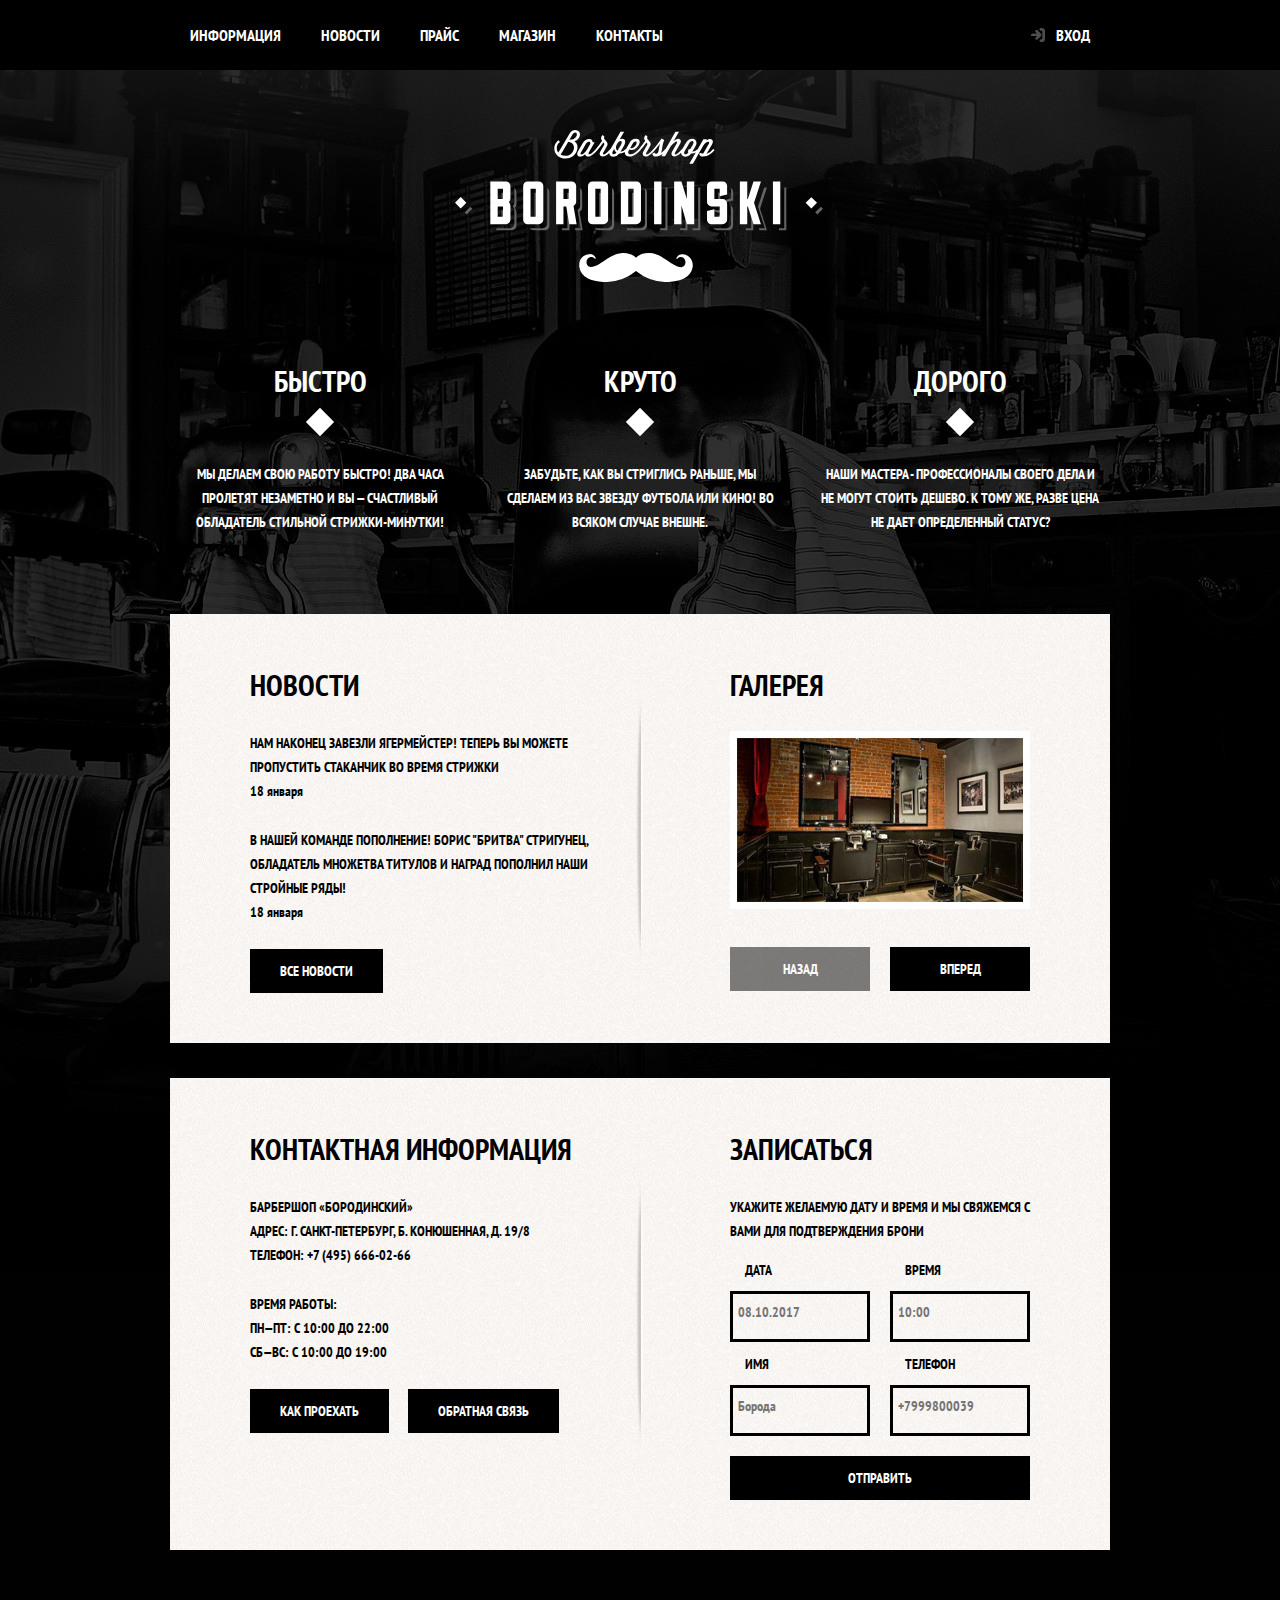
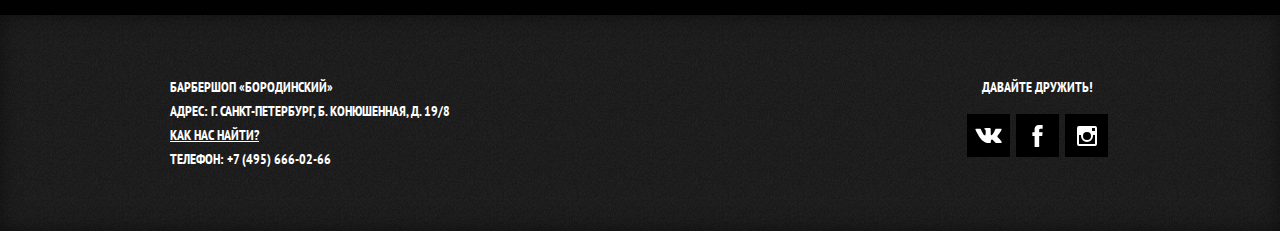
==== index.html @ 9045a77d "½ачало" ====
<!DOCTYPE html>
<html lang="ru">
<head>
	<meta charset="UTF-8">
	<title>Барбершоп</title>
	<link href="https://fonts.googleapis.com/css?family=PT+Sans+Narrow:400,700&amp;subset=cyrillic" rel="stylesheet"> 
	<link rel="stylesheet" type="text/css" href="styles/style.css">
	<link rel="stylesheet" href="styles/normalize.css">
</head>
<body tabindex="-1">
	<header class="main-header">
		<nav class="main-nav">
			<a class="main-header-logo" href="">
				<img src="img/index-logo.svg" width="368" height="204" alt="Логотип">
			</a>
			<div class="main-nav-wrapper">
				<div class="container">
					<ul class="site-nav">
						<li><a href="#">Информация</a></li>
						<li><a href="#">Новости</a></li>
						<li><a href="price.html">Прайс</a></li>
						<li><a href="catalog.html">Магазин</a></li>
						<li><a href="#">Контакты</a></li>
					</ul>
					<ul class="user-nav">
						<li><a class="login-link" href="login.html">Вход</a></li>
					</ul>
				</div>
			</div>
		</nav>
	</header>

	<main class = "container">
		<h1 class="visually-hidden">Барбершоп "Бородинский"</h1>
		<section class = "features">
			<h2 class="visually-hidden">Преимущества</h2>
			<ul class="features-list">
				<li class = "feature-item">
					<h3>Быстро</h3>
						<p>Мы делаем свою работу быстро! Два часа пролетят незаметно и вы — счастливый обладатель стильной стрижки-минутки!</p>
				</li>	
				<li class = "feature-item">
					<h3>Круто</h3>
						<p>Забудьте, как вы стриглись раньше, мы сделаем из вас звезду футбола или кино! Во всяком случае внешне.</p>
				</li>	
				<li class = "feature-item">
					<h3>Дорого</h3>
						<p>Наши мастера - профессионалы своего дела и не могут стоить дешево. К тому же, разве цена не дает определенный статус?</p>
				</li>			
			</ul>
		</section>
		<div class="index-columns"> <!--тег для визуальной группировки-->
			<section class="news">
				<h2>Новости</h2>
				<ul class=news-list>
					<li class="news-item">
						<p>Нам наконец завезли ягермейстер! Теперь вы можете пропустить стаканчик во время стрижки</p>
						<time datetime="2018-01-18">18 января</time>
					</li>
					<li class="news-item">
						<p>В нашей команде пополнение! Борис "Бритва" Стригунец, обладатель множетва титулов и наград пополнил наши стройные ряды!</p>
						<time datetime="2018-01-18">18 января</time>
					</li>
				</ul>
				<a class ="button" href="">Все новости</a>
			</section>

			<section class="gallery">
				<h2>Галерея</h2>
				<div class="gallery-container">
				<figure class="gallery-content">
					<a href=""><img src="img/studio.jpg" alt="Картинка"></a>
					
				</figure>
				<button class="button gallery-button gallery-button-back" disabled>Назад</button>
				 
				<button class="button gallery-button gallery-button-next">Вперед</button>
				</div>
			</section>
		</div>
		<div class="index-columns"> <!--тег для визуальной группировки-->
			<section class="contact-info">
				<h2>Контактная информация</h2>
				<p>
					БАРБЕРШОП «БОРОДИНСКИЙ» <br>
					АДРЕС: Г. САНКТ-ПЕТЕРБУРГ, Б. КОНЮШЕННАЯ, Д. 19/8 <br>
					ТЕЛЕФОН: +7 (495) 666-02-66</p>
				<p>
					ВРЕМЯ РАБОТЫ: <br>  
					ПН—ПТ: С 10:00 ДО 22:00 <br>
					СБ—ВС: С 10:00 ДО 19:00
				</p>
				<a class ="button js-button-map" href="">Как проехать</a>
				<a class ="button" href="">Обратная связь</a>
			</section>

			<section class="appointment">
				<h2>Записаться</h2>
				<p>УКАЖИТЕ ЖЕЛАЕМУЮ ДАТУ И ВРЕМЯ И МЫ СВЯЖЕМСЯ С ВАМИ ДЛЯ ПОДТВЕРЖДЕНИЯ БРОНИ</p>
				<form class="appointment-form" action="https://echo.htmlacademy.ru" method="post">
					<p class="appointment-item">
						<label for="appointment-date">Дата</label>
						<input id="appointment-date" type="text" name="date" value="" placeholder="08.10.2017">

					<p class="appointment-item">
						<label for="appointment-time">Время</label>
						<input id="appointment-time" type="text" name="time" value="" placeholder="10:00">

					<p class="appointment-item">
						<label for="appointment-name">Имя</label>
						<input id="appointment-name"type="text" name="name" value="" placeholder="Борода">

					<p class="appointment-item">
						<label for="appointment-phone">Телефон</label>
						<input id="appointment-phone" type="tel" name="phone" value="" placeholder="+7999800039">
					</p>
					<button class="button" type="submit">Отправить</button>
				</form>
			</section>
	</div>
 	</main>
	<footer class="main-footer">
		<div class="container">
			<p class="footer-contacts">
					БАРБЕРШОП «БОРОДИНСКИЙ» <br>
					АДРЕС: Г. САНКТ-ПЕТЕРБУРГ, Б. КОНЮШЕННАЯ, Д. 19/8 <br>
					<a href="">Как нас найти?</a><br>
					ТЕЛЕФОН: +7 (495) 666-02-66
			</p> 
			<div class="footer-social">
				<b>Давайте дружить!</b>
				<ul>
					<li><a class="social-button" href=""><span class="visually-hidden">ВКонтакте</span><svg xmlns="http://www.w3.org/2000/svg" width="27" height="15" viewBox="0 0 26.14 14.91"><path d="M26 13.47l-.09-.17a13.55 13.55 0 0 0-2.6-3q-.87-.83-1.1-1.12A1 1 0 0 1 22 8a10.27 10.27 0 0 1 1.22-1.78l.88-1.16q2.35-3.13 2-4L26 .94a.8.8 0 0 0-.4-.22 2.14 2.14 0 0 0-.87 0h-3.92a.51.51 0 0 0-.27 0h-.3a.6.6 0 0 0-.15.14.93.93 0 0 0-.14.24 22.22 22.22 0 0 1-1.46 3.06q-.5.84-.93 1.46a7 7 0 0 1-.71.91 4.94 4.94 0 0 1-.52.47q-.23.18-.35.15l-.23-.05a.9.9 0 0 1-.31-.33 1.49 1.49 0 0 1-.16-.53V1.6a3.14 3.14 0 0 0 0-.62 2.12 2.12 0 0 0-.14-.44.73.73 0 0 0-.28-.33 1.57 1.57 0 0 0-.46-.18A9 9 0 0 0 12.57 0a8.93 8.93 0 0 0-3.25.33 1.83 1.83 0 0 0-.52.41q-.25.3-.07.33a1.67 1.67 0 0 1 1.16.59l.08.16a2.6 2.6 0 0 1 .19.63 6.32 6.32 0 0 1 .12 1 10.59 10.59 0 0 1 0 1.7q-.07.71-.13 1.1a2.21 2.21 0 0 1-.18.64 2.69 2.69 0 0 1-.16.3l-.07.07a1 1 0 0 1-.37.07.86.86 0 0 1-.46-.19 3.27 3.27 0 0 1-.56-.52 7 7 0 0 1-.66-.93q-.37-.6-.76-1.42l-.22-.39q-.2-.38-.56-1.11t-.62-1.43A.9.9 0 0 0 5.2.9h-.07a.93.93 0 0 0-.22-.16A1.44 1.44 0 0 0 4.6.65L.87.68A1 1 0 0 0 .1.94L0 1a.44.44 0 0 0 0 .22 1.08 1.08 0 0 0 .08.37Q.9 3.53 1.86 5.31t1.66 2.87Q4.23 9.27 5 10.24t1 1.24l.37.41.34.33a8.06 8.06 0 0 0 1 .78 16.34 16.34 0 0 0 1.4.9 7.6 7.6 0 0 0 1.79.72 6.19 6.19 0 0 0 2 .22h1.57a1.08 1.08 0 0 0 .72-.3l.05-.07a.9.9 0 0 0 .1-.25 1.38 1.38 0 0 0 0-.37 4.48 4.48 0 0 1 .09-1.05 2.77 2.77 0 0 1 .23-.71 1.74 1.74 0 0 1 .29-.4 1.19 1.19 0 0 1 .23-.2h.11a.86.86 0 0 1 .77.21 4.52 4.52 0 0 1 .83.79q.39.47.93 1.05a6.41 6.41 0 0 0 1 .87l.27.16a3.31 3.31 0 0 0 .71.3 1.53 1.53 0 0 0 .76.07l3.48-.05a1.58 1.58 0 0 0 .8-.17.68.68 0 0 0 .34-.37 1.06 1.06 0 0 0 0-.46 1.71 1.71 0 0 0-.1-.36z" fill="#fff"/></svg></a></li>

					<li><a class="social-button" href=""><span class="visually-hidden">Фейсбук</span><svg xmlns="http://www.w3.org/2000/svg" width="19" height="22" viewBox="0 0 10.15 21.74"><path d="M3.34 1.12A4.77 4.77 0 0 1 6.53 0h3.61v3.81H7.81a1.07 1.07 0 0 0-1.09.83v2.55h3.42c-.08 1.23-.24 2.45-.41 3.67h-3v10.87H2.21V10.86H0V7.21h2.19V3.66a3.83 3.83 0 0 1 1.15-2.54z" fill="#fff"/></svg></a></li>

					<li><a class="social-button" href=""><span class="visually-hidden">Инстаграмм</span><svg xmlns="http://www.w3.org/2000/svg" width="20" height="20" viewBox="0 0 20 20"><path d="M18 0H2a2 2 0 0 0-2 2v16a2 2 0 0 0 2 2h16a2 2 0 0 0 2-2V2a2 2 0 0 0-2-2zm-8 6a4 4 0 1 1-4 4 4 4 0 0 1 4-4zM2.5 18a.47.47 0 0 1-.5-.5V9h2.1a3.4 3.4 0 0 0-.1 1 6 6 0 1 0 12 0 3.4 3.4 0 0 0-.1-1H18v8.5a.47.47 0 0 1-.5.5zM18 4.5a.47.47 0 0 1-.5.5h-2a.47.47 0 0 1-.5-.5v-2a.47.47 0 0 1 .5-.5h2a.47.47 0 0 1 .5.5z" fill="#fff"/></svg></a></li>
				</ul>
			</div>
		</div>
	</footer>

	<section class="modal modal-login">
		<h2>Личный кабинет</h2>
		<p class="modal-description">Введите логин и пароль</p>
		<form class="login-form" action="https://echo.htmlacademy.ru" method="post">
			<p>
				<label class="visually-hidden" for="user-login">Логин</label>
				<input   id="user-login" class="login-icon-user" type="text" name="login" placeholder="Логин">
			</p>
			<p>
				<label class="visually-hidden" for="user-password">Пароль</label>
				<input id="user-password" class="login-icon-password" type="password" name="password" placeholder="Пароль" >
			</p>
			<p class="login-help">

				<label class="checkbox login-checkbox">
					<input type="checkbox" name="remember" class="visually-hidden">
					<span class="checkbox-indicator"></span>
					Запомнить
				</label>
				
				<a class="restore" href="#">Я забыл пароль</a>
			</p>
			<button class="button" type="submit">Войти</button>
		</form>
		<button tabindex="0" class="modal-close" type="button">Закрыть</button> 
	</section>

	<section class="modal modal-map">
		<h2 class="visually-hidden">Как до нас добраться</h2>
		<iframe src="https://www.google.com/maps/embed?pb=!1m18!1m12!1m3!1d1998.599104370518!2d30.32088925132265!3d59.93879418178733!2m3!1f0!2f0!3f0!3m2!1i1024!2i768!4f13.1!3m3!1m2!1s0x4696310fca5ba729%3A0xea9c53d4493c879f!2z0JHQvtC70YzRiNCw0Y8g0JrQvtC90Y7RiNC10L3QvdCw0Y8g0YPQuy4sIDE5LCDQodCw0L3QutGCLdCf0LXRgtC10YDQsdGD0YDQsywgMTkxMTg2!5e0!3m2!1sru!2sru!4v1534452517484" width="766" height="561" frameborder="0" style="border:0" allowfullscreen></iframe>
		<img src="img/map.jpg" width="780" height="766" class="visually-hidden" alt="БАРБЕРШОП «БОРОДИНСКИЙ» АДРЕС: Г. САНКТ-ПЕТЕРБУРГ, Б. КОНЮШЕННАЯ, Д. 19/8, Санкт-Петербург">
		<button class="modal-close" type="button">Закрыть</button> 
	</section>
	
	<div class="modal-overlay"></div>
	<script src="js/popup.js"></script>
	<script src="js/map.js"></script>
</body>
</html>
---- styles/style.css ----
/*@font-family {
	font-family: 'PT Sans';
	src:url("../fonts/ptsansnarrow.woff2") format('woff2');
	
}*/

body {
	margin: 0;
	padding: 0;
	
	font-family: 'PT Sans Narrow', Arial, sans-serif;
	font-size: 14px;
	line-height: 24px;
	font-weight: 700;
	color: #ffffff;
	text-transform: uppercase;
	
	background-color: #000000;
	background-image: url("../img/bg.jpg");
	background-position: top center;
	background-repeat: no-repeat;
}

a {
	text-decoration: none;
}

img{
	max-width: 100%;
	height: auto;
}

.visually-hidden:not(:focus):not(:active),  /* !!!!!! */
input[type="checkbox"].visually-hidden,
input[type="radio"].visually-hidden{
	position: absolute;
	
	width: 1px;
	height: 1px;
	margin: -1px;
	border: 0;
	padding: 0;
	
	white-space: nowrap;
	clip-path: inset(100%);
	overflow: hidden;
	
}
.inner-page {
	margin: 0;
	padding: 0;
	
	font-family: 'PT Sans Narrow', Arial, sans-serif;
	font-size: 14px;
	line-height: 24px;
	font-weight: 700;
	color: #000000;
	text-transform: uppercase;
	
	background-color: #000000;
	background-image: url("../img/pattern-light.jpg");
	background-position: 0 0;
	background-repeat: repeat;
}

.container{
	width: 940px;
	margin: 0 auto;
	padding: 0 10px;
	
	
}

.main-header{
	margin-bottom: 75px;
}

.main-header-logo{
	-ms-flex-order: 2;
	order: 2;
	width: 371px;
	height: 155px;
}

.inner-page .main-header{
	
	margin-bottom: 55px;
	background-color: #000000;
}

.inner-page .main-header-logo{
	    -ms-flex-order: 0;
	        order: 0;
	
	width: 111px;
	height: 24px;
	padding: 23px 20px;
}

.main-nav {
	display: -ms-flexbox;
	display: flex;
	    -ms-flex-direction: column;
	        flex-direction: column;
	    -ms-flex-align: center;
	        align-items: center;
	
	font-size: 16px;
	line-height: 20px;
	color :#ffffff;
	
	
}

.main-nav-wrapper{
	width: 100%;
	margin-bottom: 60px;
	background-color: #000000;
}


.main-nav-wrapper .container{
	display: -ms-flexbox;
	display: flex;
	-ms-flex-pack: justify;
	justify-content: space-between;
}
.site-nav,
.user-nav {
	list-style: none;
}

.site-nav a,
.user-nav a {
	display: block;
	padding: 25px 20px;
	
	color: #ffffff;
}

.site-nav{
	display: flex;
	flex-wrap: wrap;

	margin: 0;
	padding: 0;
	width: 620px;
}

.site-nav a:hover,
.user-nav a:hover,
.site-nav a:focus,
.user-nav a:focus {
	background-color: #242424;
}

.site-nav-current {
	position: relative;
}

.site-nav-current::after{
	content: "";
	
	position: absolute;
	right: 20px;
	bottom: 0;
	left: 20px;
	
	height: 5px;
	
	background-color: #ffffff;
}

.user-nav{
	display: flex;
	max-width: 140px;
	margin: 0;
	padding: 0;
}

.user-nav .login-link{
	position: relative;
	padding-left: 50px;
}
.login-link::before{
	content: "";
	
	position: absolute;
	top: 27px;
	left: 24px;
	
	width: 16px;
	height: 18px;
	
	background-image: url("../img/login.svg");
	background-repeat: no-repeat;
	background-position: 0 0;
	
	opacity: 0.3;
}

.login-link:hover::before,
.login-link:focus::before,
.login-link:active::before{
	opacity: 1;
}

.inner-page .main-nav{
	    -ms-flex-align: start;
	        align-items: flex-start;
	    -ms-flex-direction: row;
	        flex-direction: row;
}

.inner-page .user-nav{
	margin-left :auto;
	
}


.features {
	margin-bottom: 80px;
}

.features-list {
	display: -ms-flexbox;
	display: flex;
	    -ms-flex-pack: justify;
	        justify-content: space-between;
	    
	margin: 0;
	padding: 0;
	
	list-style: none;
}

.feature-item  {
	width: 300px;
	text-align: center;
}

.feature-item h3 {
	position: relative;
	
	margin: 0;
	margin-bottom: 60px;
	
	font-size: 30px;
	line-height: 42px;
}

.feature-item h3::after{
	content: "";
	
	position: absolute;
	bottom: -30px;
	left: 50%;
	margin-left: -10px;
	
	width: 20px;
	height: 20px;
	
	transform: rotate(45deg);
	
	background-color: #ffffff;
}

.feature-item p{
	margin: 0 10px;
}

.index-columns {
	display: -ms-flexbox;
	display: flex;
	    -ms-flex-pack: justify;
	        justify-content: space-between;
	padding: 50px 80px;
	margin-bottom: 35px;
	
	background-color: #ffffff;
	background-image:
		 url("../img/line.png"),
		 url("../img/pattern-light.jpg");
	background-position: center,  0 0;
	background-repeat: no-repeat, repeat;
	
	color: #000000;
}

.index-columns h2{
	margin: 0;
	margin-bottom: 25px;
	
	font-size: 30px;
	line-height: 42px;
}
.news{
	width: 380px;
}

.news-list{
	margin: 0;
	margin-bottom :25px;
	padding: 0;
	
	list-style: none;
}

.news-item{
	margin-bottom: 25px;
}

.news-item time {
	margin-bottom: 25px;
	
	text-transform: none;
}

.news-item p{
	margin: 0;
}

.gallery{
	width: 300px;
}

.gallery-content {
	height: 164px;
	margin: 0;
	padding: 0;
	
	background-color: #cccccc;
	border: 7px solid #ffffff;
}

.gallery-content img {
	width: 286px;
	height: 164px;
}

.gallery-container {
	position: relative;
	height: 260px;
	padding: 0;
} 

.button{
	display: inline-block;
	padding: 10px 30px;
	margin-right: 16px;
	
	font: inherit;
	
	color: #ffffff;
	text-align: center;
	vertical-align: middle;
	text-transform: uppercase;
	
	background-color: #000000;
	border: none;
	
	cursor: pointer;
	
}

.button:hover,
.button:active,
.button:focus {
	background-color: #663D15;
}

.button.disabled,
.button:disabled{
	cursor: default;
	opacity: 0.5;
	background-color: #000000;
}

.gallery-button {
	box-sizing: border-box;
	position: absolute;
	bottom: 0;
	
	width: 140px;
	margin: 0;
}
.gallery-button-back{
	left: 0px;
}

.gallery-button-next{
	right: 0px;
}

.contact-info{
	width: 380px;
}

.contact-info p{
	margin: 0;
	margin-bottom: 25px;
}



.appointment {
	width: 300px;
}

.appointment>p {
	margin: 0;
	margin-bottom :15px;
}

.appointment-form {
	display: flex;
	flex-wrap: wrap;
	justify-content: space-between;
}

.appointment-item {
	width: 140px;
	margin: 0;
	margin-bottom: 10px;
}

.appointment-item label {
	display: block;
	margin-bottom: 9px;
	margin-left: 15px;
}

.appointment-item input {
	box-sizing: border-box;
	width: 140px;
	padding: 6px 15px 15px 5px;
	
	font: inherit;
	
	font: inherit;
	
	
	background-color: transparent;
	border: 3px solid #000000;
}

.appointment-item input:focus{
	border: 2px solid #663D15;
}

.appointment .button {
	width: 100%;
	margin: 0;
	margin-top: 10px;
}

.main-footer{
	padding: 60px 0;
	margin-top: 65px;
	
	box-shadow: inset 0 0px 20px rgba(0,0,0,0.5);
	background-color: #262626;
	background-image: url("../img/pattern-dark.jpg");
	
}

.inner-page .main-footer {
	margin-top: 45px;
}

.main-footer .container {
	display: -ms-flexbox;
	display: flex;
	    -ms-flex-pack: justify;
	        justify-content: space-between;
}

.footer-contacts {
	width: 320px;
	margin: 0;
}

.footer-contacts a {
	color: #ffffff;
	text-decoration: underline
}

.footer-contacts a:hover,
.footer-contacts a:focus{
	text-decoration: none;
}

.footer-social {
	width: 145px;
	
	text-align: center;
}

.footer-social b {
	display: block;
	margin-bottom: 15px;
}

.footer-social ul {
	display: flex;
	justify-content: space-between;
	flex-wrap: nowrap;
	
	width: 141px;
	margin: 0 auto;
	padding: 0;
	
	list-style: none;
}



.social-button {
	display: flex;
	align-items: center;
	justify-content: center;
	
	width: 43px;
	height: 43px;
	
	background-color: #000000;

	color: #ffffff;
}

.social-button:hover,
.social-button:focus {
	background-color: #ffffff;
}

.social-button:hover path,
.social-button:focus path {
	fill: #000000;	
}



.inner-page .main-footer {
	color: #ffffff;
}



.page-title {
	margin: 0;
	
	margin-bottom: 20px;
	padding: 0;
	
	font-size:30px;
	line-height: 42px;
}

.breadcrumbs {
	padding: 0;
	margin: 0;
	
	margin-bottom: 50px;
	
	list-style: none;
	

}

.breadcrumbs li{
	display: inline-block;
	position: relative;
}

.breadcrumbs li:not(:first-child) {
	margin-left: 41px;
}

.breadcrumbs li:not(:last-child)::after {
	content: "";
	
	position: absolute;
	top: 9px;
	right: -25px;
	
	transform: rotate(45deg);
	
	width: 8px;
	height: 8px;
	
	background-color: #000000;
}

.breadcrumbs a {
	color: #000000;
}

.breadcrumbs a:hover,
.breadcrumbs a:focus{
	text-decoration: underline;
}

.breadcrumbs-current{
	color: #aba9a7;
}

.filters {
	width: 180px;
	margin-left: -12px;
}

.filter fieldset {
	margin-bottom: 50px;
	
	border: none;
}

.filter legend{
	margin: 0;
	padding: 0;
	margin-bottom: 30px;
	
	font-size: 24px;
	line-height: 30px;
	white-space: nowrap;
}

.filter ul{
	padding: 0;
	margin: 0;
	
	list-style: none;
	line-height: 18px;
	
}

.filter .filter-option{
	display: border-box;
	
	margin-bottom: 17px;
	
	
	font-size: 14px;
	
}



.filter label:hover {
	color: #663d15;
}

.filter-input:disabled ~ span{
	color: #000000;
	opacity: 0.5;
}

.filter-button{
	margin-left: 10px;
}

.filter-option .second-line{
	margin-left: 44px;
}
.catalog {
	width: 700px;
}

.catalog-columns {
	display: -ms-flexbox;
	display: flex;
	    -ms-flex-pack: justify;
	        justify-content: space-between;
}

.catalog-list{
	display: -ms-flexbox;
	display: flex;
	-ms-flex-wrap: wrap;
	    flex-wrap: wrap;
	margin-bottom: 25px;
	
	padding: 0;
	margin: 0;
	margin-bottom: 17px;
	
	list-style: none;	
}

.catalog-item {
	display: -ms-flexbox;
	display: flex;
	    -ms-flex-direction :column;
	        flex-direction :column;
	
	
	margin-right: 20px;
	width: 220px;
	margin-bottom: 20px;
	
	box-shadow:0 0 10px 0 rgba(0, 1, 1, 0.2)
}

.catalog-item:nth-child(3n) {
	margin-right: 0;
}

.catalog-item:hover {
	box-shadow:0 0 10px 0 rgba(0, 1, 1, 0.3)
}

.catalog-item a {
	color: #000000;
}
.catalog-item h3{
	-ms-flex-order: 2;
	        order: 2;
	    
	font-size: 14px;
}

.catalog-category,
.catalog-item-title{
	display: block;
	margin-left: 20px;
}
.catalog-category {
	text-transform: none;
}

.catalog-item-price {
	display: flex;
	justify-content: center;

	    -ms-flex-order: 3;
	        order: 3;
	
	margin-left: 10px;
	width: 100%;
	margin-top: auto;
	
	
	
	
}

.catalog-item-price b{
	
	
	width: 109px;
	padding-top: 6px;
	padding-bottom: 1px;
	
	
	background-color: #e5e5e5;
	text-align: center;
}

.catalog-item-price .button{
	padding-left :20px;
	padding-right :20px;
	line-height: 18px;
}


.product-photo{
	width: 460px;
	margin: 0;
}
.product-photo-preview{
	display: -ms-flexbox;
	display: flex;
	flex-wrap: wrap;
	justify-content: space-between;
	
	padding: 0px;
	
	list-style: none;
}

.product-photo-main {
	box-shadow:0 0 10px 2px rgba(0, 1, 1, 0.1);
}
.product-photo-main:hover {
	box-shadow:0 0 10px 2px rgba(0, 1, 1, 0.2);
}
.product-photo-preview li {
	width: 140px;
	box-shadow:0 0 10px 2px rgba(0, 1, 1, 0.1);
	}
.product-photo-preview li:hover{
	box-shadow:0 0 10px 2px rgba(0, 1, 1, 0.2);
}


.product-info {
	width: 390px;
	padding: 0;
	padding-top: 30px;
	
	
	
}

.product-avialability{
	display: block;
	
	float: left;
	
	text-align: left;

}

.product-article {
	display: block;
	
	text-align: right;
	
	color: #aeaeae;
	

}

.product-specification{
	margin-top: 33px;
	margin-bottom: 33px;
}

.product-price{
	margin-bottom: 47px;
}
.product-price b {
	vertical-align: top;
	display: inline-block;
	box-sizing: border-box;
	vertical-align: baseline;
	
	width: 109px;
	padding-top: 10px;
	padding-bottom: 10px;
	margin-right: -3px;

	line-height: 24px;
	text-align: center;
	
	background-color: #aeaeae;
}

.product-item-button{
	vertical-align: top;
	padding-left: 20px;
	padding-right: 20px;
}
.product-include{
	font-size: 24px;
	line-height: 30px;
}
.product-includes ul {
	padding:0;
	margin: 0;
	padding-left: 20px;
	
	list-style: none;
	
}

.product-includes li {
	position: relative;
	
}

.product-includes li::before{
	content: "";
	
	position: absolute;
	top: 8px;
	left: -17px;
	
	transform: rotate(45deg);
	
	width: 8px;
	height: 8px;
	
	background-color: #000000;
}


.page-nav {
	display: flex;
	padding: 0;
	margin: 0;
	
	list-style: none;
}


.pagination-item a{
	padding: 13px 20px;
	margin-right: 7px;
	color: #ffffff;
	background-color: #000000;
}
.pagination-item a:hover,
.pagination-item a:active,
.pagination-item a:focus{
	background-color: #663d15;
}
.pagination-item-current a{
	color: #000000;
	background-color: #ffffff;
}
.pagination-item-current a:hover,
.pagination-item-current a:active,
.pagination-item-current a:focus{
	color: #000000;
	background-color: #ffffff;
}

.login-form input[type="text"],
.login-form input[type="password"]{
	box-sizing: border-box;
	width: 300px;
	padding: 10px 15px;
	padding-right: 40px;
	
	
	font: inherit;
	font-weight: bold;
	color: #000000;
	text-transform: uppercase;

	border: 3px solid #000000;
	background-color: #f9f6f3;
}


.login-form input:focus,
.login-form input:hover{
	border-color: #663d15;
}
.restore{
	color: #000000;
	text-decoration: underline;
}
.restore:hover{
	text-decoration: none;
}
.login-checkbox:hover,
.login-chekbox:focus{
	color: #663d15;
}


.login-icon-user {
	background-image: url("../img/user.svg");
	background-position: 270px center;
	background-repeat: no-repeat;
}

.login-icon-password{
	background-image: url("../img/lock.svg");
	background-position: 270px center;
	background-repeat: no-repeat;
}

.login-help {
	display: flex;
	flex-wrap: wrap;
	justify-content: space-between;
	
	margin: 15px 0;
}


.checkbox {                                                 /*стилизация чекбоксов*/
	position: relative;
	
	cursor: pointer;
}

.login-checkbox{
	padding-left: 30px;
}

.filter-checkbox{
	padding-left: 44px;
}

.checkbox input[type="checkbox"] + .checkbox-indicator {
	position: absolute;
	top: 0;
	left: 0px;
	
	width: 17px;
	height: 17px;
	
	border: 2px solid #000000;
}



.checkbox input[type="checkbox"]:focus + .checkbox-indicator {
	border-color: #663d15;
	outline: thin dotted;
	outline: 5px auto -webkit-focus-ring-color; /* !!!!! */
} 

.checkbox input[type="checkbox"]:checked + .checkbox-indicator::before,
.checkbox input[type="checkbox"]:checked + .checkbox-indicator::after {
	content: "";
	
	position: absolute;
	top: 8px;
	left: 1px;	
	
	width: 15px;
	height: 2px;
	
	background-color: #000000;
}

.checkbox input[type="checkbox"]:checked + .checkbox-indicator::before {
	transform: rotate(45deg)
}

.checkbox input[type="checkbox"]:checked + .checkbox-indicator::after{
	transform: rotate(-45deg);
}                                                                      /* конец стилизация чекбоксов*/



.radio{
	position: relative;
	
	cursor: pointer;
}

.filter-radio{
	padding-left: 44px;
}

.radio input[type="radio"] + .radio-indicator{
	position: absolute;
	left: 0px;
	
	width: 17px;
	height: 17px;
	
	border: 2px solid #000000;
	border-radius: 50%;
}

.radio input[type="radio"]:checked + .radio-indicator::before{
	content:"";
	
	position: absolute;
	top: 4px;
	left: 4px;
	
	
	width: 9px;
	height: 9px;
	
	background-color: #000000;
	border-radius: 50%;
	
}




.login-form .button {
	width: 100%;
}


.modal{
	display: none;
	
	position :fixed;
	z-index: 2;
	
	color: #000000;
	
	background-color: #ffffff;
	background-image: url("../img/pattern-light.jpg");
	background-position: 0 0;
	background-repeat: repeat;
}


.modal h2{
	font-size: 30px;
	line-height: 42px;
}

.modal-login {
	top :120px;
	left: 50%;
	
	margin-left: -230px;
	width: 300px;
	padding: 50px 80px;
	
	
}



.modal-close{
	position: absolute;
	top: 0;
	right: -34px;
	
	width: 22px;
	height: 22px;
	
	font-size: 0;
	
	background: transparent;
	border: 0;
	
	cursor: pointer;
}

.modal-close::before,
.modal-close::after {
	content:"";
	
	position: absolute;
	top: 10px;
	left: 2px;
	
	width:19px;
	height: 3px;
	
	background-color: #ffffff;
}


.modal-close::before{
	transform: rotate(45deg);
}

.modal-close::after {
	transform: rotate(-45deg);
}



.modal-login h2 {
	margin: 0;
	margin-bottom: 20px;
	
	font-size: 30px;
	line-height: 42px;
}

.modal-description {
	margin: 0;
	margin-bottom: 20px;
}


.modal-map {
	
	top: 50%;
	left: 50%;
	margin-left: -390px;
	margin-top: -287px;
	
	width: 766px;
	height: 561px;
	
	border: 6px solid #ffffff;
	
	
}

.modal-overlay{
	display: none;
	
	position: fixed;
	top: 0px;
	left: 0px;
	z-index: 1;
	
	width: 100%;
	height: 100%;
	
	background-color: rgba(0, 0, 0, 0.6);
}

@keyframes bounce{
	0% {transform: translateY(-2000px); }
	70% {transform: translateY(30px); }
	90% {transform: translateY(-10px); }
	100% {transform: translateY(0px); }
}

.modal-show{
	display: block;
	animation-name: bounce;
	animation-duration: 0.6s;
}

@keyframes shake{
	0%, 100% {transform: translateX(0px); }
	10%, 30%, 50%, 70%, 90% {transform: translateX(-10px); }
	20%, 40%, 60%, 80% {transform: translateX(10px); }
}

.modal-error{
	animation-name: shake;
	animation-duration: 0.6s;
}

@keyframes overlay{
	0% {opacity: 0; }
	100% {opacity: 1;  }
}

.modal-overlay-show{
	display: block;
	animation-name: overlay;
	animation-duration: 0.6s;
}




/* ////////////////////////// */
.inner-content {
	margin-bottom: 75px;
}

.inner-content h2 {
	margin-top: 60px;
	margin-bottom: 30px;
	
	font-size: 24px;
	line-height: 30px;
}

.inner-content h3 {
	margin-top: 60px;
	margin-bottom: 30px;
	
	font-size: 20px;
	line-height: 24px;
}

.inner-content p {
	margin: 14px 0;
}
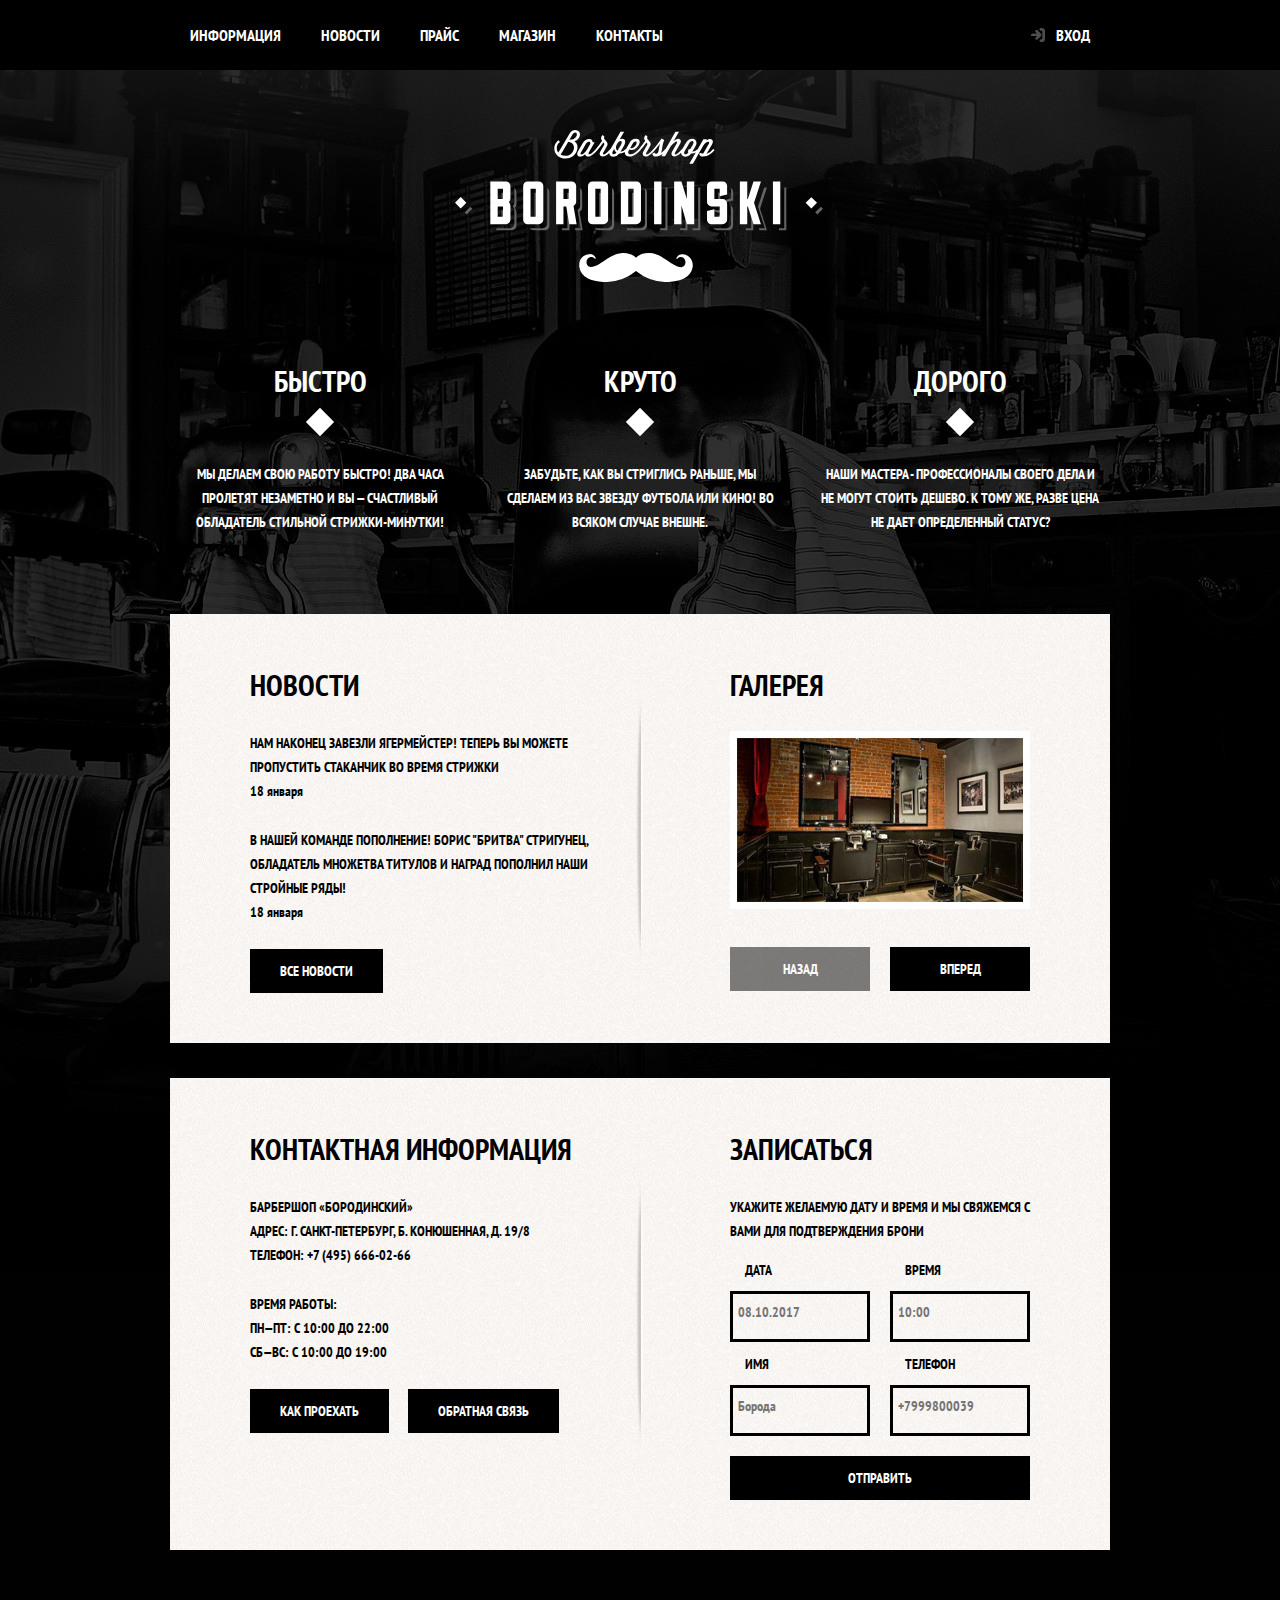
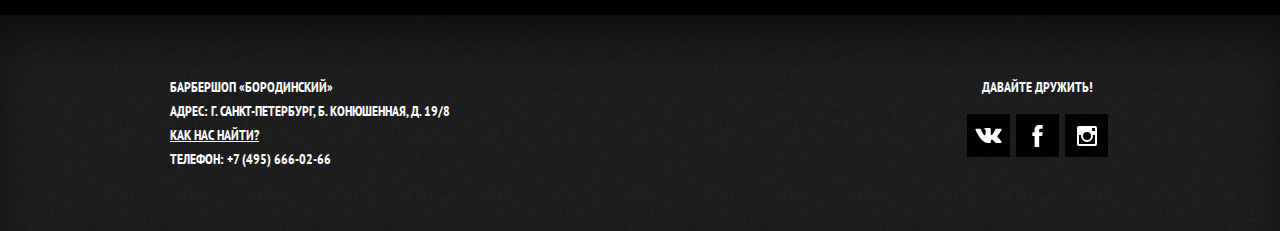
==== commit 21285e52: "конец" ====
--- a/index.html
+++ b/index.html
@@ -7,7 +7,7 @@
 	<link rel="stylesheet" type="text/css" href="styles/style.css">
 	<link rel="stylesheet" href="styles/normalize.css">
 </head>
-<body tabindex="-1">
+<body >
 	<header class="main-header">
 		<nav class="main-nav">
 			<a class="main-header-logo" href="">
@@ -124,7 +124,7 @@
 			<p class="footer-contacts">
 					БАРБЕРШОП «БОРОДИНСКИЙ» <br>
 					АДРЕС: Г. САНКТ-ПЕТЕРБУРГ, Б. КОНЮШЕННАЯ, Д. 19/8 <br>
-					<a href="">Как нас найти?</a><br>
+					<a class="js-button-map2" href="">Как нас найти?</a><br>
 					ТЕЛЕФОН: +7 (495) 666-02-66
 			</p> 
 			<div class="footer-social">
--- a/styles/style.css
+++ b/styles/style.css
@@ -4,6 +4,9 @@
 	
 }*/
 
+main{
+	
+}
 body {
 	margin: 0;
 	padding: 0;
@@ -64,6 +67,8 @@
 }
 
 .container{
+	display: block;   /* для ie */
+	
 	width: 940px;
 	margin: 0 auto;
 	padding: 0 10px;
@@ -401,8 +406,6 @@
 	margin-bottom: 25px;
 }
 
-
-
 .appointment {
 	width: 300px;
 }
@@ -437,9 +440,6 @@
 	
 	font: inherit;
 	
-	font: inherit;
-	
-	
 	background-color: transparent;
 	border: 3px solid #000000;
 }
@@ -458,7 +458,7 @@
 	padding: 60px 0;
 	margin-top: 65px;
 	
-	box-shadow: inset 0 0px 20px rgba(0,0,0,0.5);
+	box-shadow: inset 0 30px 40px -5px rgba(0,0,0,0.5);
 	background-color: #262626;
 	background-image: url("../img/pattern-dark.jpg");
 	
@@ -466,6 +466,8 @@
 
 .inner-page .main-footer {
 	margin-top: 45px;
+	
+	color: #ffffff;
 }
 
 .main-footer .container {
@@ -541,7 +543,7 @@
 
 
 .inner-page .main-footer {
-	color: #ffffff;
+	
 }
 
 
@@ -1230,11 +1232,13 @@
 
 
 /* ////////////////////////// */
-.inner-content {
+
+
+.inner-content{
 	margin-bottom: 75px;
 }
 
-.inner-content h2 {
+.inner-content h2{
 	margin-top: 60px;
 	margin-bottom: 30px;
 	
@@ -1242,7 +1246,7 @@
 	line-height: 30px;
 }
 
-.inner-content h3 {
+.inner-content h3{
 	margin-top: 60px;
 	margin-bottom: 30px;
 	
@@ -1250,7 +1254,125 @@
 	line-height: 24px;
 }
 
-.inner-content p {
+.inner-content h2 + h3{
+	margin-top: 30px;
+}
+.inner-content p{
 	margin: 14px 0;
 }
 
+.inner-content table{
+	border-collapse: collapse;
+}
+
+.inner-content td {
+	padding: 10px 15px;
+	
+	border: 2px solid #000000;
+}
+
+.inner-content .big-heading {
+	display: flex;
+	align-items: center;
+	
+	
+	margin-top: 55px;
+	margin-bottom: 65px;
+	
+	font-size: 48px;
+	line-height: 48px;
+	text-align: center;
+}
+
+.big-heading::before,
+.big-heading::after{
+	content: "";
+	
+	flex-grow: 1;
+	flex-shrink: 0;
+	
+	width: 50px;
+	height: 2px;
+	
+	background: #000000;
+}
+
+.big-heading::before{
+	margin-right: 25px;
+}
+
+.big-heading::after{
+	margin-left: 25px;
+}
+
+.custom-list-1 {
+	margin: 14px 0;
+	padding: 0;
+	
+	list-style: none;
+}
+
+.custom-list-1 li{
+	position: relative;
+	
+	margin-bottom: 15px;
+	padding-left: 20px;
+}
+.custom-list-1 li::before{
+	content: "";
+	
+	position: absolute;
+	top: 8px;
+	left: 0px;
+	
+	transform: rotate(45deg);
+	
+	width: 8px;
+	height: 8px;
+	
+	background-color: #000000;
+}
+	
+.custom-table-1 {
+	width: 100%;
+}
+
+.custom-table-1 td{
+	width: 50%;
+}
+
+.custom-table-1 td:last-child{
+	text-align: center;
+}
+
+.inner-columns {
+	display: flex;
+	justify-content: space-between;
+	flex-wrap: wrap;
+	
+	margin: 60px 0;
+}
+
+.inner-column-left,
+.inner-column-right{
+	width: 460px;
+}
+
+.inner-column-left *:first-child,
+.inner-column-right *:first-child{
+	margin-top: 0;
+}
+
+.inner-column-left *:last-child,
+.inner-column-right *:last-child{
+	margin-bottom: 0;
+}
+
+.inner-columns > h2:first-child{
+	width: 100%;
+	margin-top: 0;
+}
+
+.short-text{
+	padding-right: 80px;
+}